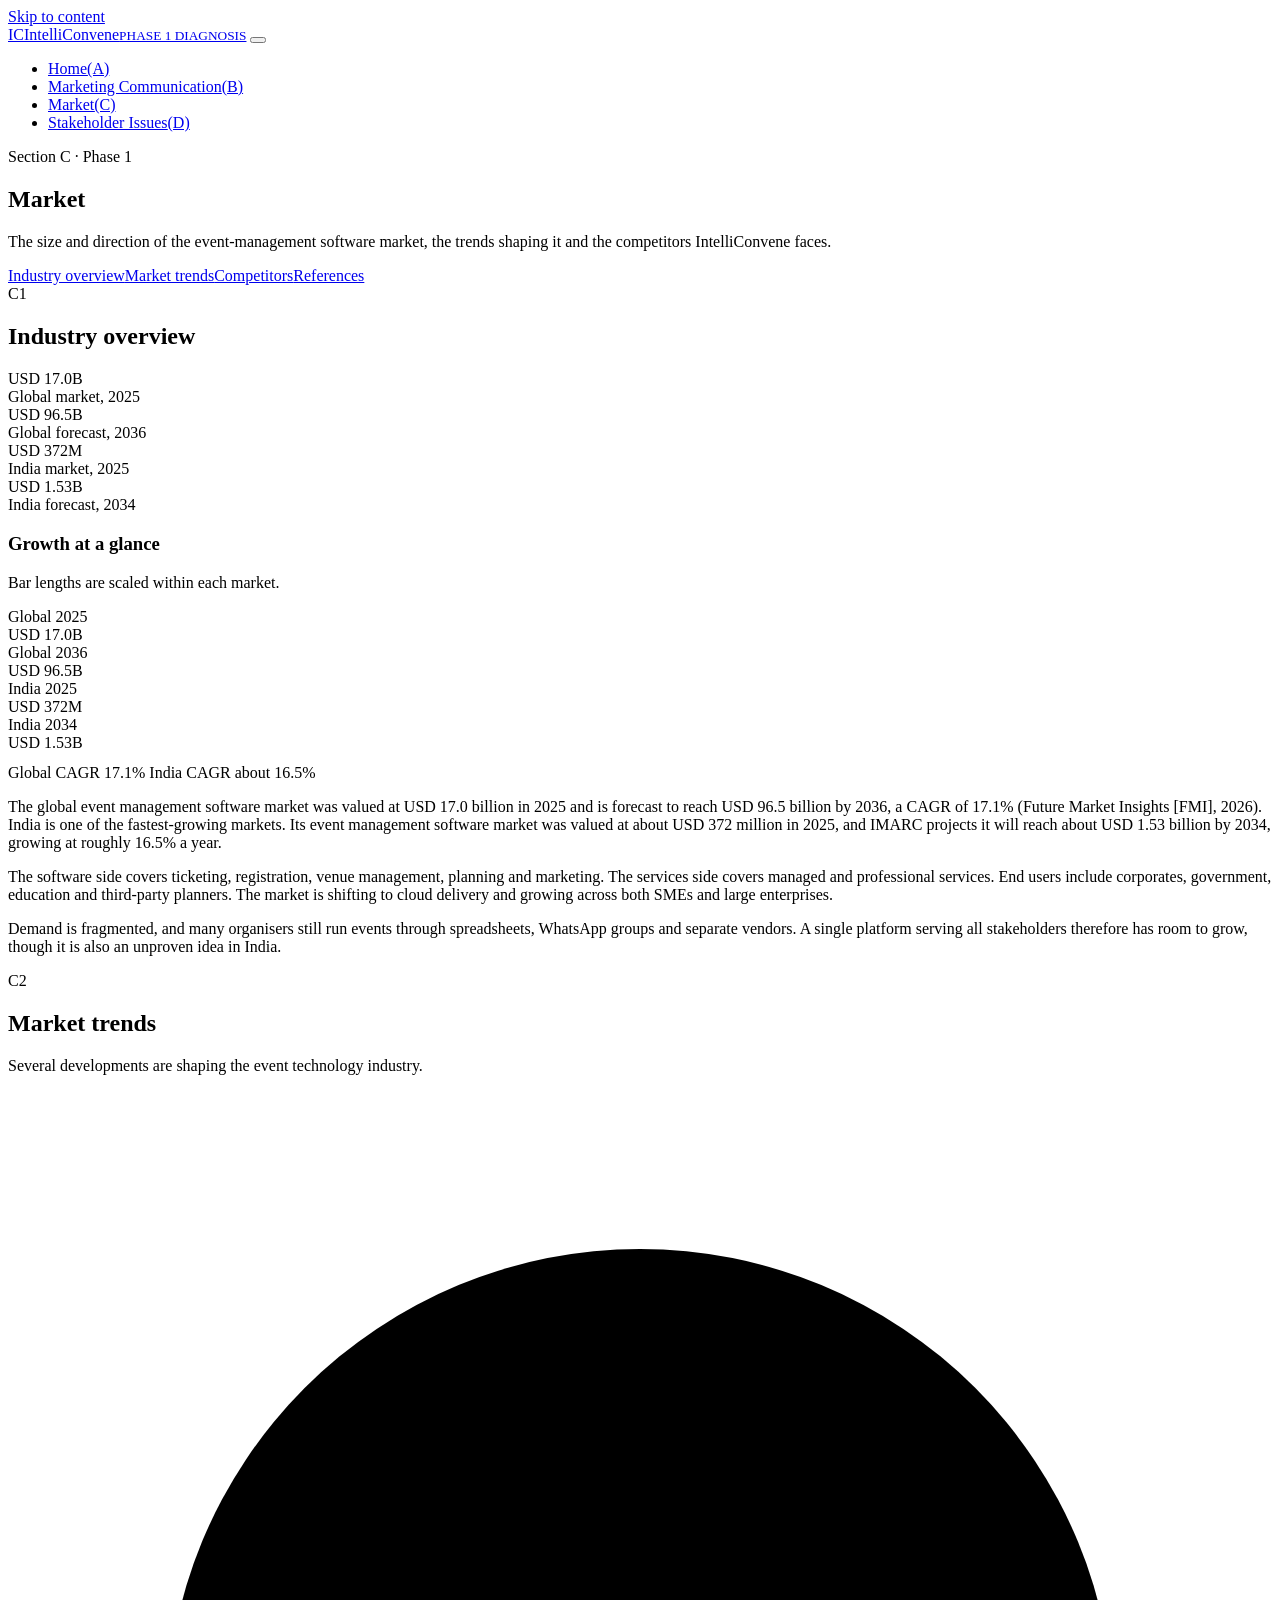
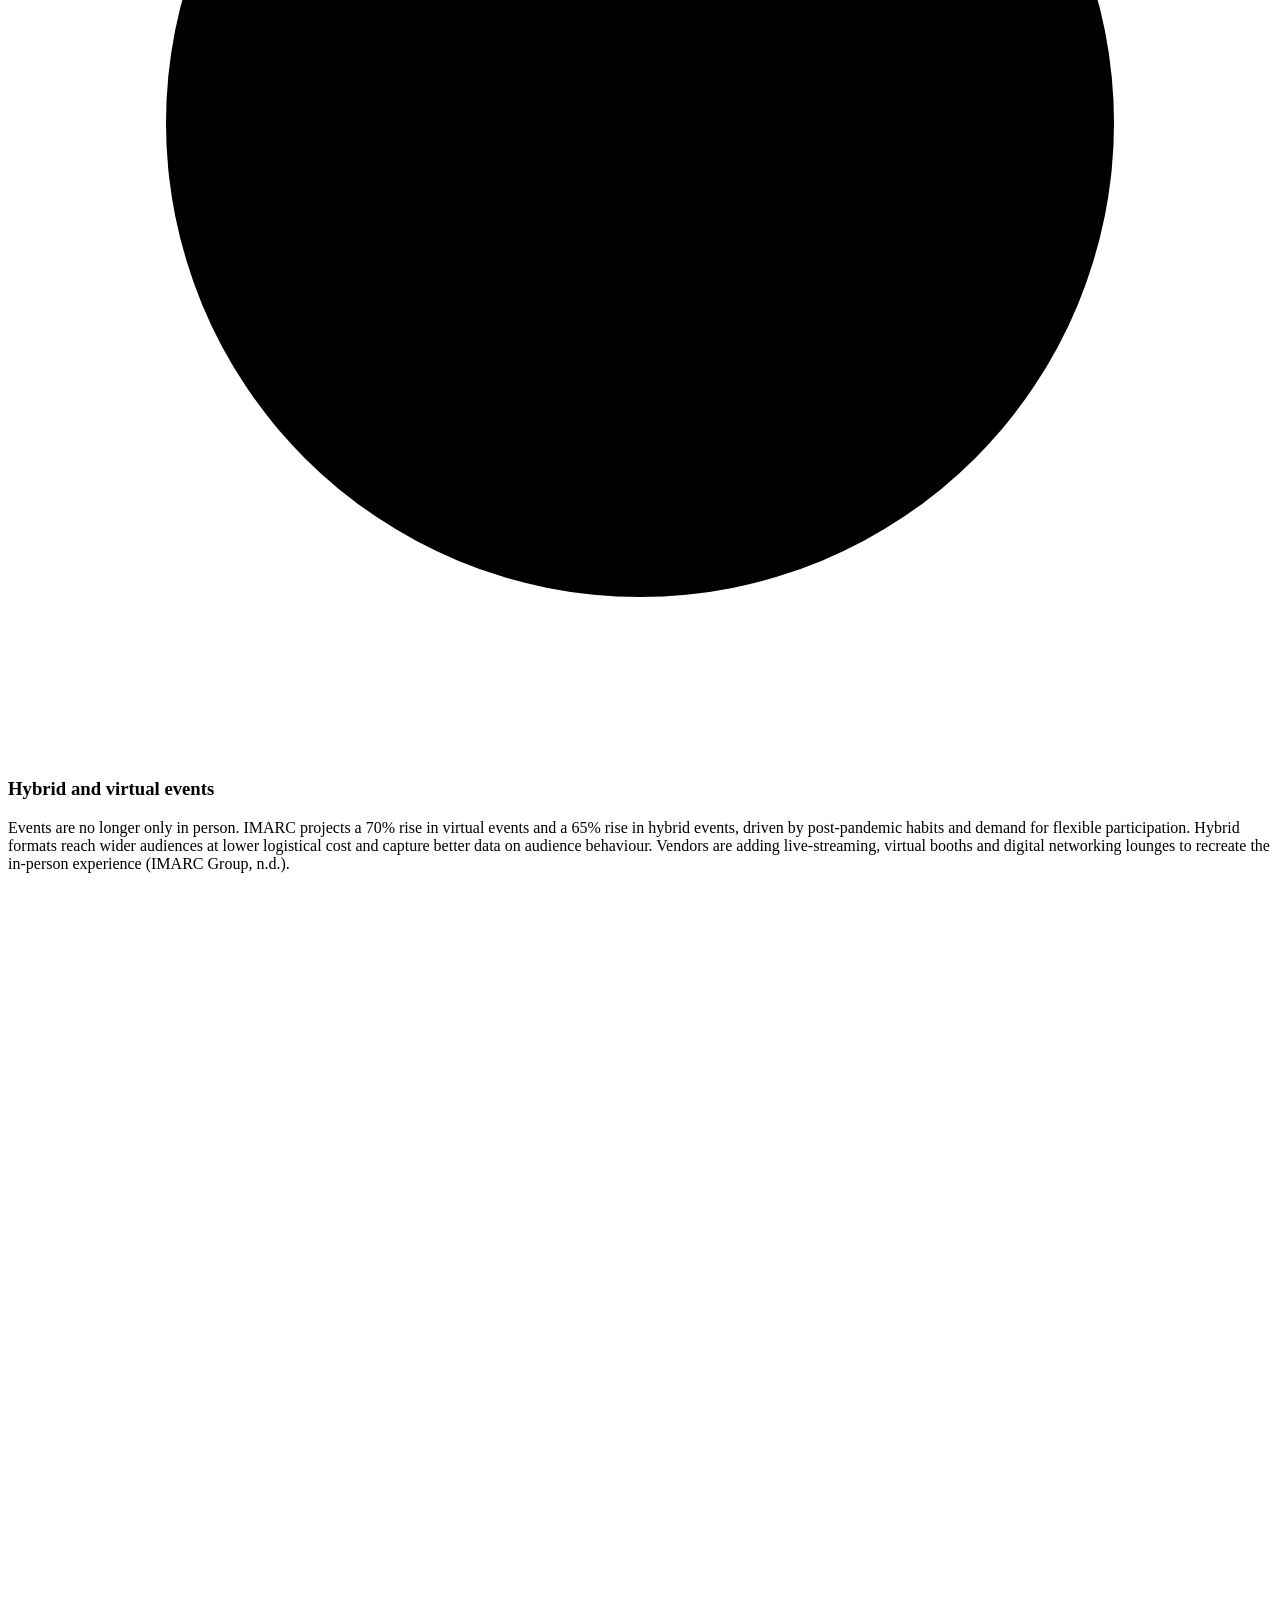
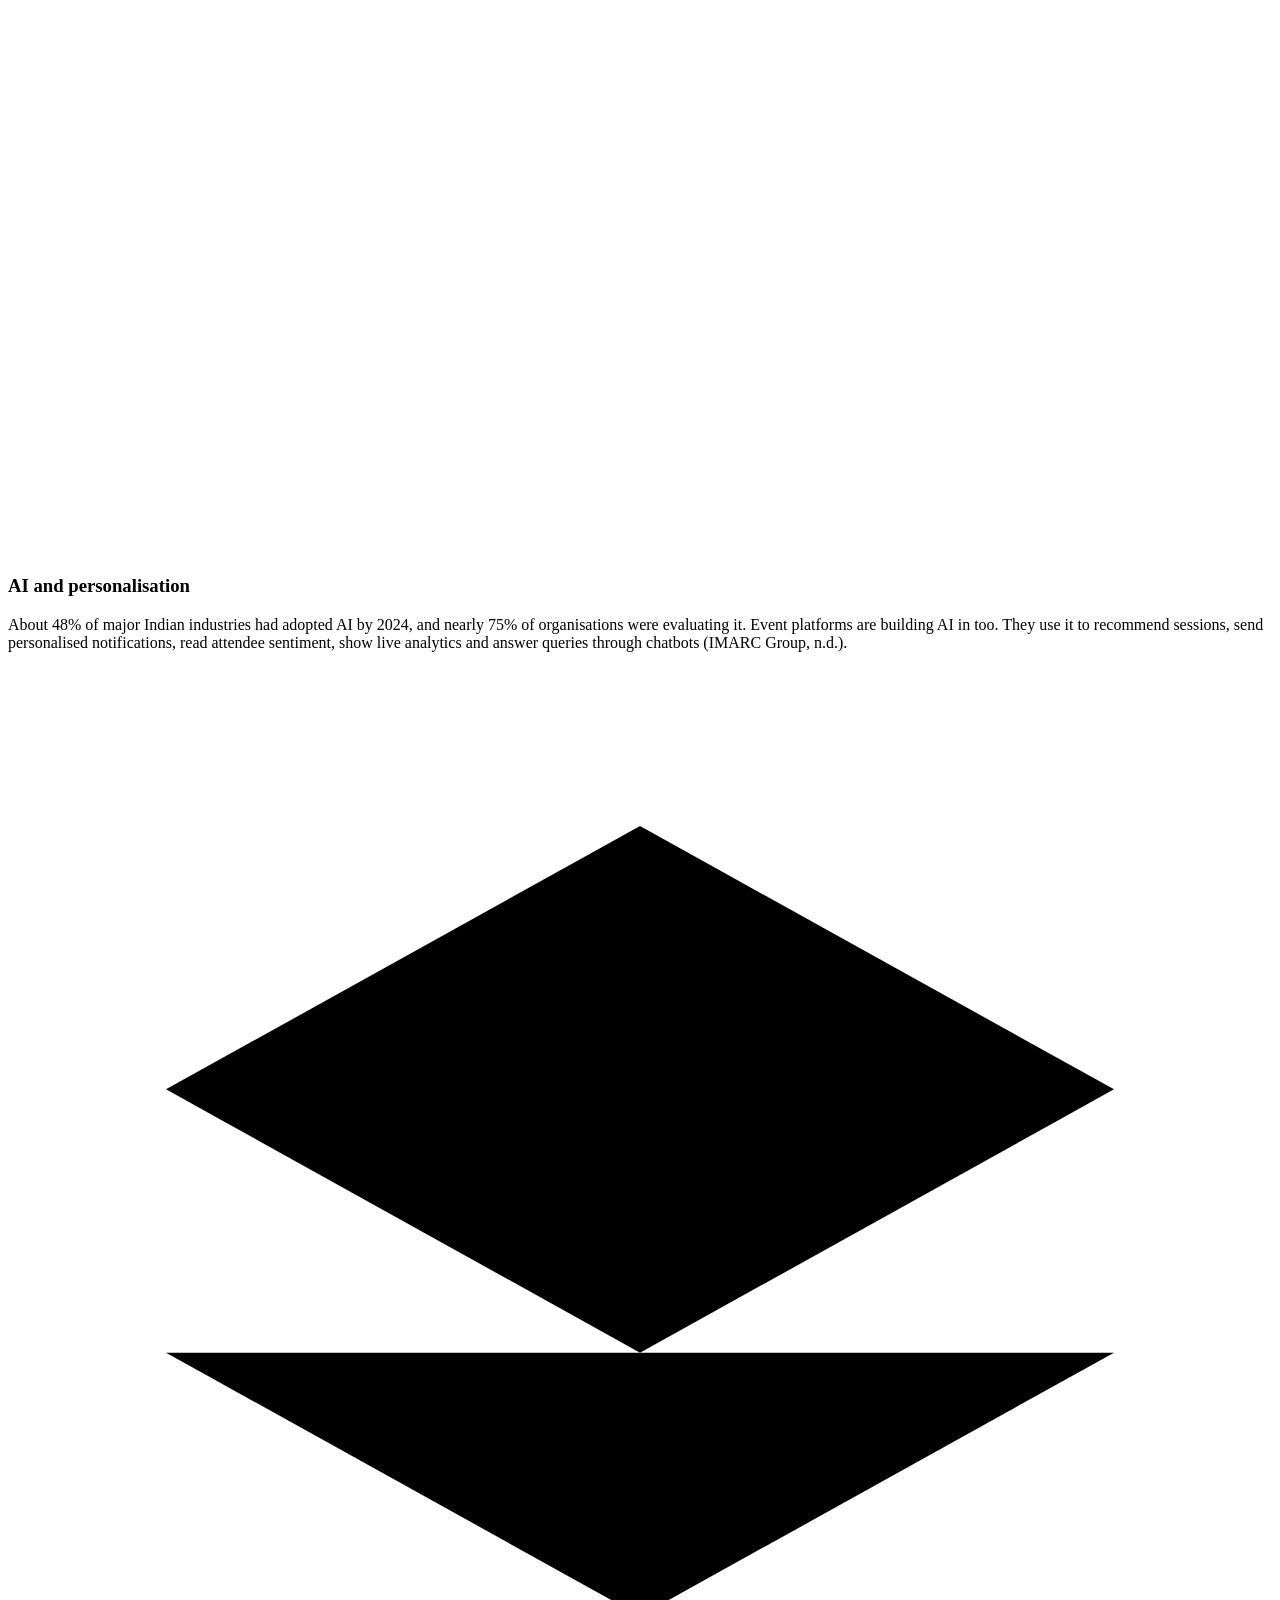
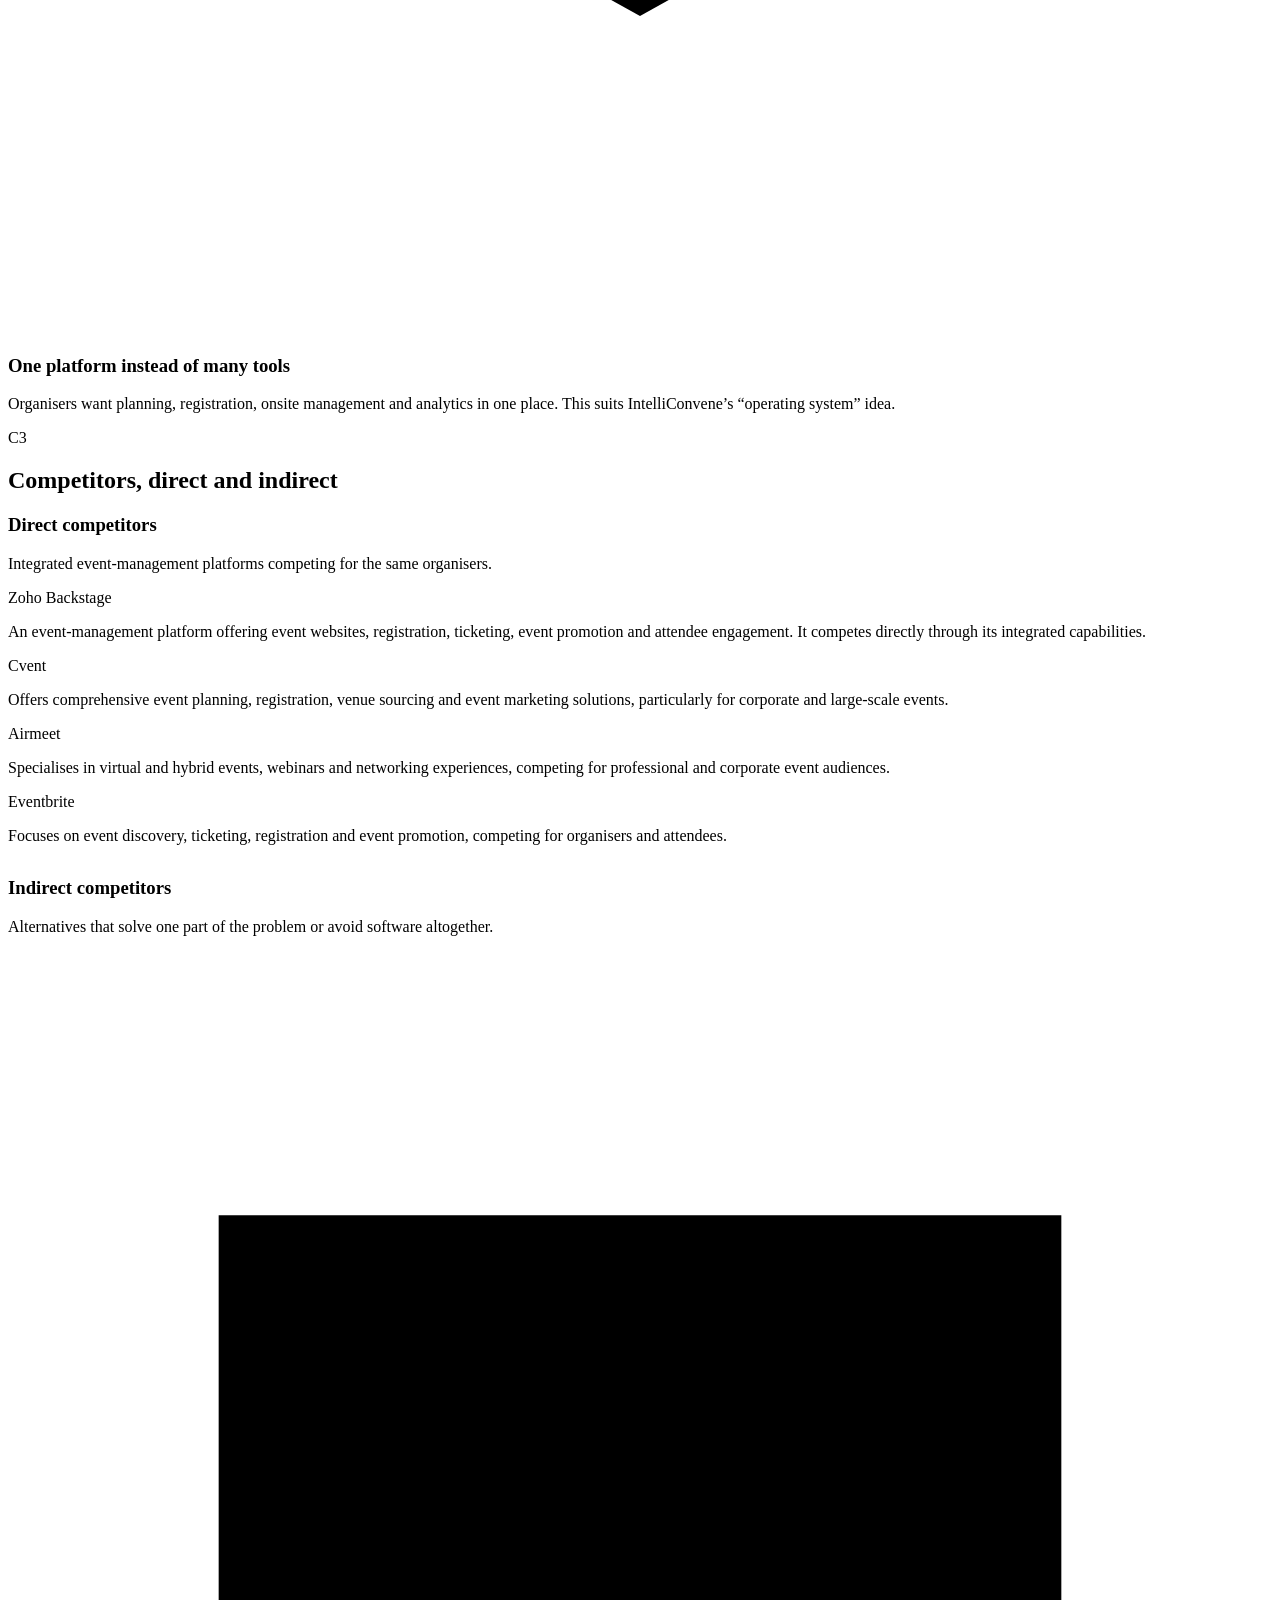
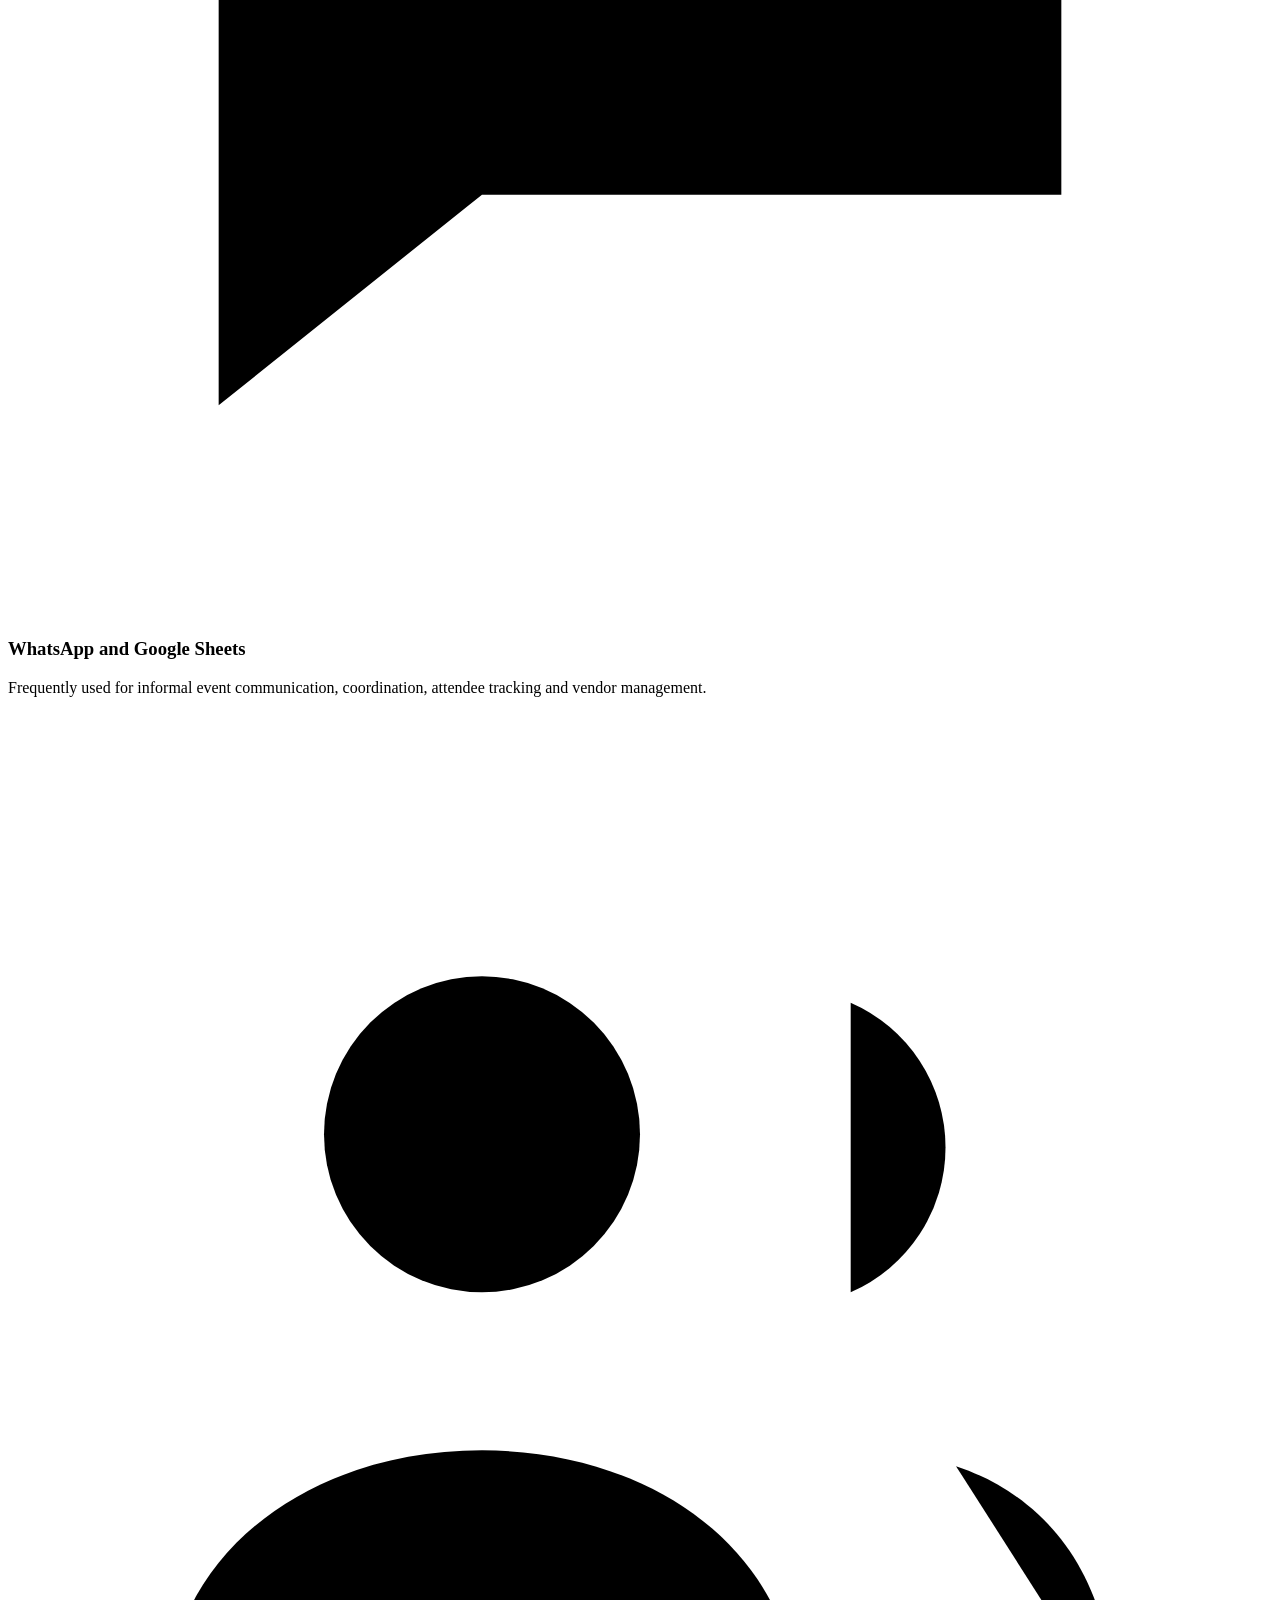
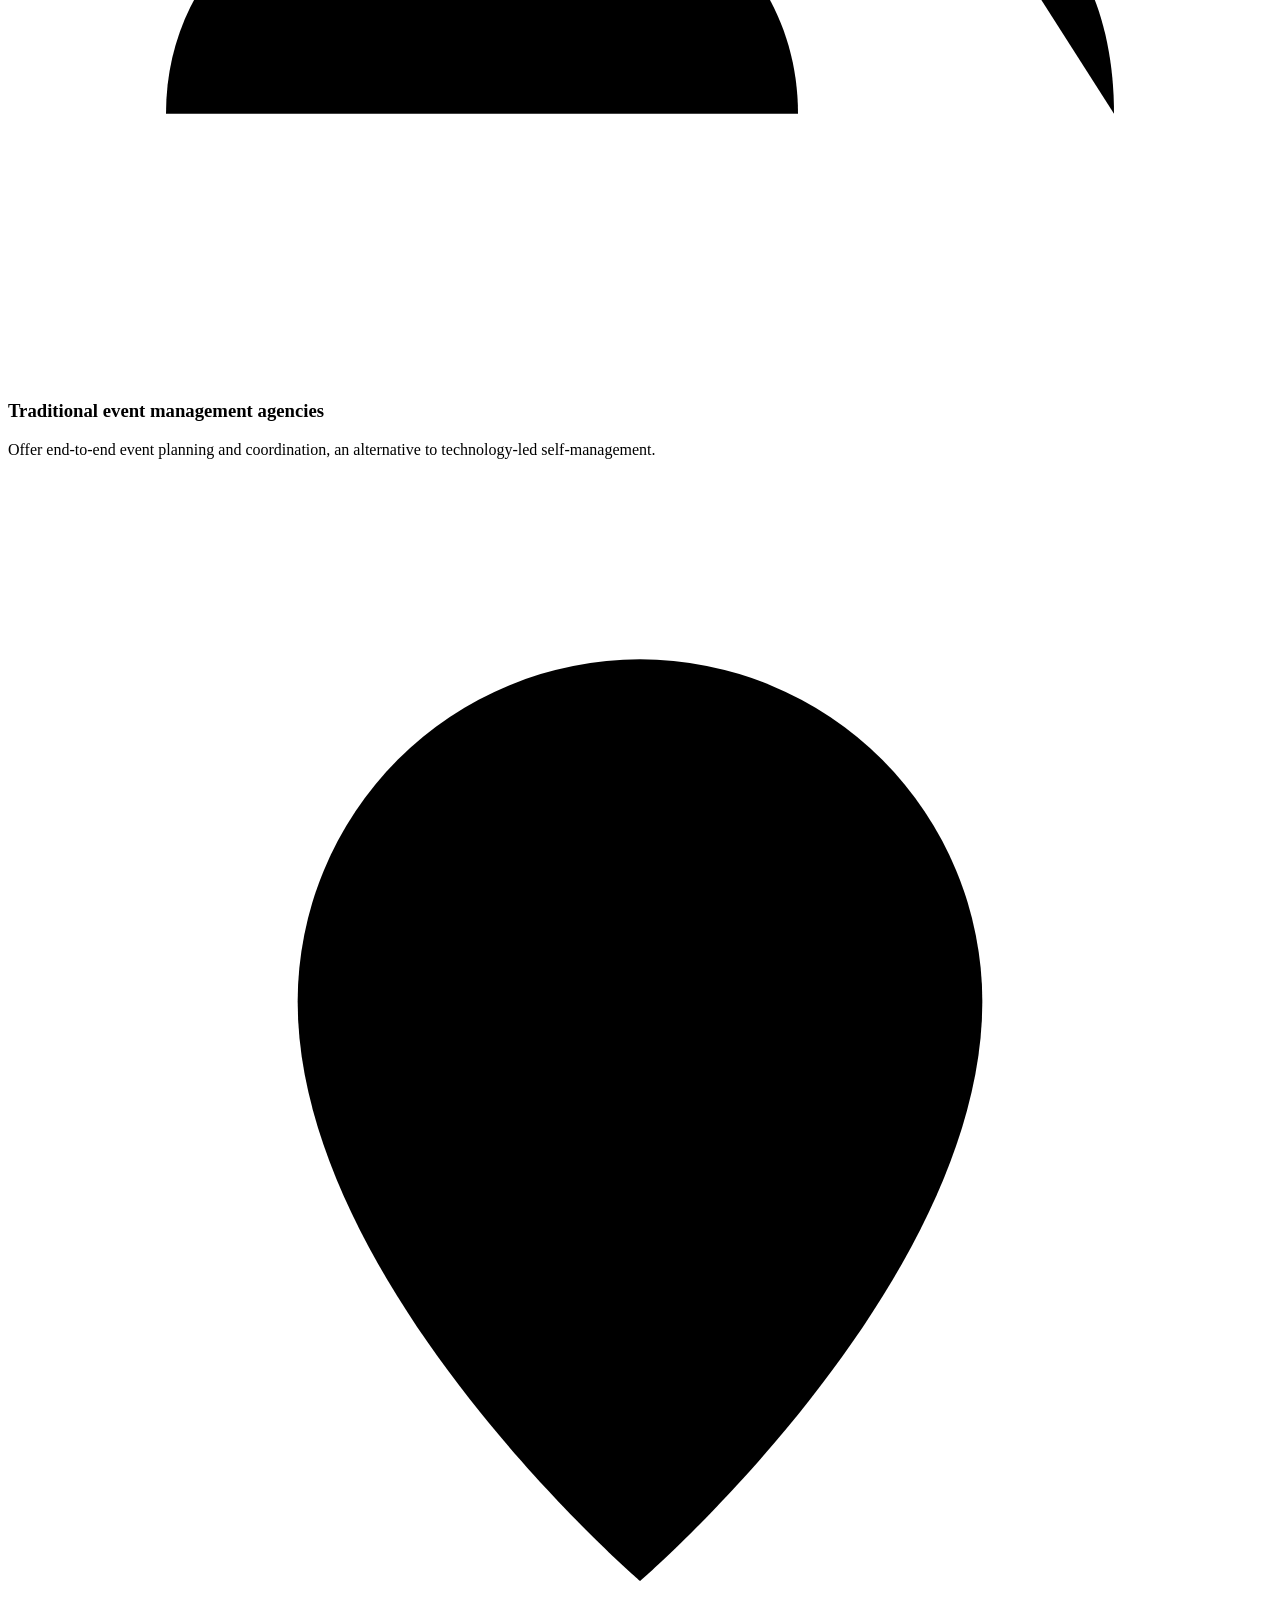
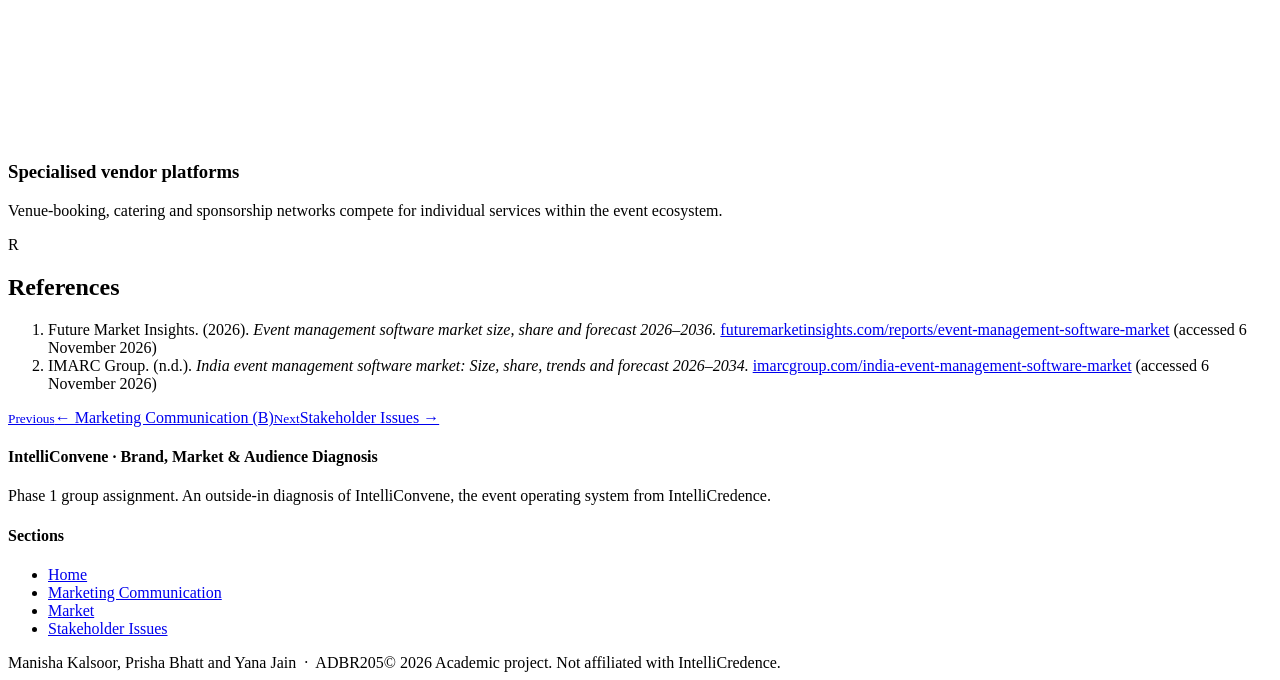
==== market.html @ d6795a17 "Add files via upload" ====
<!DOCTYPE html>
<html lang="en">
<head>
<meta charset="utf-8">
<meta name="viewport" content="width=device-width, initial-scale=1">
<title>Market | IntelliConvene Phase 1 (ADBR205)</title>
<meta name="description" content="Industry overview, market trends and direct and indirect competitors for IntelliConvene.">
<meta name="theme-color" content="#04008b">
<link rel="icon" href="assets/favicon.svg" type="image/svg+xml">
<link rel="preconnect" href="https://fonts.googleapis.com">
<link rel="preconnect" href="https://fonts.gstatic.com" crossorigin>
<link href="https://fonts.googleapis.com/css2?family=Open+Sans:wght@400;500;600&family=Questrial&display=swap" rel="stylesheet">
<link rel="stylesheet" href="css/style.css">
</head>
<body>
<a class="skip" href="#main">Skip to content</a>
<div class="progress" aria-hidden="true"></div>
<header class="nav" role="banner"><div class="wrap">
<a class="brand" href="index.html" aria-label="IntelliConvene Phase 1 home"><span class="brand-mark">IC</span><span>IntelliConvene<small>PHASE 1 DIAGNOSIS</small></span></a>
<button class="menu-btn" aria-label="Toggle menu" aria-expanded="false" aria-controls="menu"><span></span></button>
<ul class="nav-links" id="menu"><li><a href="index.html">Home<span class="tag">(A)</span></a></li><li><a href="marketing.html">Marketing Communication<span class="tag">(B)</span></a></li><li><a href="market.html" class="active" aria-current="page">Market<span class="tag">(C)</span></a></li><li><a href="stakeholders.html">Stakeholder Issues<span class="tag">(D)</span></a></li></ul></div></header>
<section class="hero small"><div class="wrap">
<span class="eyebrow">Section C · Phase 1</span>
<h1>Market</h1>
<p class="lead">The size and direction of the event-management software market, the trends shaping it and the competitors IntelliConvene faces.</p>
<div class="chips"><a class="chip" href="#industry">Industry overview</a><a class="chip" href="#trends">Market trends</a><a class="chip" href="#competitors">Competitors</a><a class="chip" href="#references">References</a></div>
</div></section>
<main id="main">
<section class="block" id="industry"><div class="wrap">
<div class="block-head" data-reveal><span class="num">C1</span><h2>Industry overview</h2></div>

<div class="grid g4">
<div class="card stat" data-reveal><div class="big" data-count="17.0" data-dec="1" data-pre="USD " data-suf="B">USD 17.0B</div><div class="lbl">Global market, 2025</div></div>
<div class="card stat" data-reveal style="--d:.07s"><div class="big" data-count="96.5" data-dec="1" data-pre="USD " data-suf="B">USD 96.5B</div><div class="lbl">Global forecast, 2036</div></div>
<div class="card stat" data-reveal style="--d:.14s"><div class="big" data-count="372" data-dec="0" data-pre="USD " data-suf="M">USD 372M</div><div class="lbl">India market, 2025</div></div>
<div class="card stat" data-reveal style="--d:.21s"><div class="big" data-count="1.53" data-dec="2" data-pre="USD " data-suf="B">USD 1.53B</div><div class="lbl">India forecast, 2034</div></div>
</div>
<div class="grid g2" style="margin-top:1.2rem">
<div class="card flat" data-reveal><h3>Growth at a glance</h3>
<p class="note">Bar lengths are scaled within each market.</p>
<div class="bars">
<div class="bar-row"><span>Global 2025</span><div class="bar-track"><div class="bar-fill" style="--w:17.6%"></div></div><span>USD 17.0B</span></div>
<div class="bar-row"><span>Global 2036</span><div class="bar-track"><div class="bar-fill" style="--w:100%"></div></div><span>USD 96.5B</span></div>
<div class="bar-row"><span>India 2025</span><div class="bar-track"><div class="bar-fill" style="--w:24.3%"></div></div><span>USD 372M</span></div>
<div class="bar-row"><span>India 2034</span><div class="bar-track"><div class="bar-fill" style="--w:100%"></div></div><span>USD 1.53B</span></div>
</div>
<p style="margin-top:.8rem"><span class="pill blue">Global CAGR 17.1%</span> <span class="pill">India CAGR about 16.5%</span></p></div>
<div class="card flat" data-reveal style="--d:.1s">
<p>The global event management software market was valued at USD 17.0 billion in 2025 and is forecast to reach USD 96.5 billion by 2036, a CAGR of 17.1% (Future Market Insights [FMI], 2026). India is one of the fastest-growing markets. Its event management software market was valued at about USD 372 million in 2025, and IMARC projects it will reach about USD 1.53 billion by 2034, growing at roughly 16.5% a year.</p>
<p>The software side covers ticketing, registration, venue management, planning and marketing. The services side covers managed and professional services. End users include corporates, government, education and third-party planners. The market is shifting to cloud delivery and growing across both SMEs and large enterprises.</p>
<p>Demand is fragmented, and many organisers still run events through spreadsheets, WhatsApp groups and separate vendors. A single platform serving all stakeholders therefore has room to grow, though it is also an unproven idea in India.</p></div>
</div>
</div></section><section class="block" id="trends"><div class="wrap">
<div class="block-head" data-reveal><span class="num">C2</span><h2>Market trends</h2></div>

<p data-reveal>Several developments are shaping the event technology industry.</p>
<div class="grid g3"><div class="card" data-reveal style="--d:0.00s"><span class="icon-badge" aria-hidden="true"><svg viewBox="0 0 24 24"><circle cx="12" cy="12" r="9"/><path d="M3 12h18"/><path d="M12 3c3 3 3 15 0 18M12 3c-3 3-3 15 0 18"/></svg></span><h3>Hybrid and virtual events</h3><p>Events are no longer only in person. IMARC projects a 70% rise in virtual events and a 65% rise in hybrid events, driven by post-pandemic habits and demand for flexible participation. Hybrid formats reach wider audiences at lower logistical cost and capture better data on audience behaviour. Vendors are adding live-streaming, virtual booths and digital networking lounges to recreate the in-person experience (IMARC Group, n.d.).</p></div><div class="card" data-reveal style="--d:0.07s"><span class="icon-badge" aria-hidden="true"><svg viewBox="0 0 24 24"><path d="M12 3v4M12 17v4M3 12h4M17 12h4M6 6l2.5 2.5M15.5 15.5L18 18M18 6l-2.5 2.5M8.5 15.5L6 18"/></svg></span><h3>AI and personalisation</h3><p>About 48% of major Indian industries had adopted AI by 2024, and nearly 75% of organisations were evaluating it. Event platforms are building AI in too. They use it to recommend sessions, send personalised notifications, read attendee sentiment, show live analytics and answer queries through chatbots (IMARC Group, n.d.).</p></div><div class="card" data-reveal style="--d:0.14s"><span class="icon-badge" aria-hidden="true"><svg viewBox="0 0 24 24"><path d="M12 3l9 5-9 5-9-5z"/><path d="M3 13l9 5 9-5"/></svg></span><h3>One platform instead of many tools</h3><p>Organisers want planning, registration, onsite management and analytics in one place. This suits IntelliConvene&rsquo;s &ldquo;operating system&rdquo; idea.</p></div></div>
</div></section><section class="block" id="competitors"><div class="wrap">
<div class="block-head" data-reveal><span class="num">C3</span><h2>Competitors, direct and indirect</h2></div>

<h3 data-reveal>Direct competitors</h3>
<p data-reveal>Integrated event-management platforms competing for the same organisers.</p>
<div class="grid g2">
<div class="card comp" data-reveal style="--d:0s"><div class="wordmark">Zoho Backstage</div><p>An event-management platform offering event websites, registration, ticketing, event promotion and attendee engagement. It competes directly through its integrated capabilities.</p></div>
<div class="card comp" data-reveal style="--d:0.07s"><div class="wordmark">Cvent</div><p>Offers comprehensive event planning, registration, venue sourcing and event marketing solutions, particularly for corporate and large-scale events.</p></div>
<div class="card comp" data-reveal style="--d:0.14s"><div class="wordmark">Airmeet</div><p>Specialises in virtual and hybrid events, webinars and networking experiences, competing for professional and corporate event audiences.</p></div>
<div class="card comp" data-reveal style="--d:0.21s"><div class="wordmark">Eventbrite</div><p>Focuses on event discovery, ticketing, registration and event promotion, competing for organisers and attendees.</p></div>
</div>
<h3 style="margin-top:2rem" data-reveal>Indirect competitors</h3>
<p data-reveal>Alternatives that solve one part of the problem or avoid software altogether.</p>
<div class="grid g3"><div class="card" data-reveal style="--d:0.00s"><span class="icon-badge" aria-hidden="true"><svg viewBox="0 0 24 24"><path d="M4 5h16v11H9l-5 4z"/><path d="M8 9h8M8 12h5"/></svg></span><h3>WhatsApp and Google Sheets</h3><p>Frequently used for informal event communication, coordination, attendee tracking and vendor management.</p></div><div class="card" data-reveal style="--d:0.07s"><span class="icon-badge" aria-hidden="true"><svg viewBox="0 0 24 24"><path d="M9 11a3 3 0 1 0 0-6 3 3 0 0 0 0 6z"/><path d="M3 19c0-3 2.7-5 6-5s6 2 6 5"/><path d="M16 5.5a3 3 0 0 1 0 5.5"/><path d="M18 14.3c1.8.6 3 2.2 3 4.7"/></svg></span><h3>Traditional event management agencies</h3><p>Offer end-to-end event planning and coordination, an alternative to technology-led self-management.</p></div><div class="card" data-reveal style="--d:0.14s"><span class="icon-badge" aria-hidden="true"><svg viewBox="0 0 24 24"><path d="M12 21s-6.5-5.6-6.5-11a6.5 6.5 0 0 1 13 0c0 5.4-6.5 11-6.5 11z"/><circle cx="12" cy="10" r="2.4"/></svg></span><h3>Specialised vendor platforms</h3><p>Venue-booking, catering and sponsorship networks compete for individual services within the event ecosystem.</p></div></div>
</div></section><section class="block" id="references"><div class="wrap">
<div class="block-head" data-reveal><span class="num">R</span><h2>References</h2></div>

<div class="card flat" data-reveal><ol class="refs">
<li>Future Market Insights. (2026). <em>Event management software market size, share and forecast 2026&ndash;2036.</em> <a href="https://futuremarketinsights.com/reports/event-management-software-market" target="_blank" rel="noopener">futuremarketinsights.com/reports/event-management-software-market</a> (accessed 6 November 2026)</li>
<li>IMARC Group. (n.d.). <em>India event management software market: Size, share, trends and forecast 2026&ndash;2034.</em> <a href="https://www.imarcgroup.com/india-event-management-software-market" target="_blank" rel="noopener">imarcgroup.com/india-event-management-software-market</a> (accessed 6 November 2026)</li>
</ol></div>
</div></section>
<div class="wrap"><nav class="pager" aria-label="Page navigation"><a href="marketing.html"><small>Previous</small>&larr; Marketing Communication (B)</a><a class="next" href="stakeholders.html"><small>Next</small>Stakeholder Issues &rarr;</a></nav></div>
</main>
<footer><div class="wrap"><div class="cols">
<div><h4>IntelliConvene · Brand, Market &amp; Audience Diagnosis</h4>
<p>Phase 1 group assignment. An outside-in diagnosis of IntelliConvene, the event operating system from IntelliCredence.</p></div>
<div><h4>Sections</h4><ul><li><a href="index.html">Home</a></li><li><a href="marketing.html">Marketing Communication</a></li><li><a href="market.html">Market</a></li><li><a href="stakeholders.html">Stakeholder Issues</a></li></ul></div></div>
<div class="foot-bottom"><span>Manisha Kalsoor, Prisha Bhatt and Yana Jain &nbsp;·&nbsp; <span class="code">ADBR205</span></span><span>&copy; 2026 Academic project. Not affiliated with IntelliCredence.</span></div></div></footer>
<script src="js/main.js"></script>
</body>
</html>
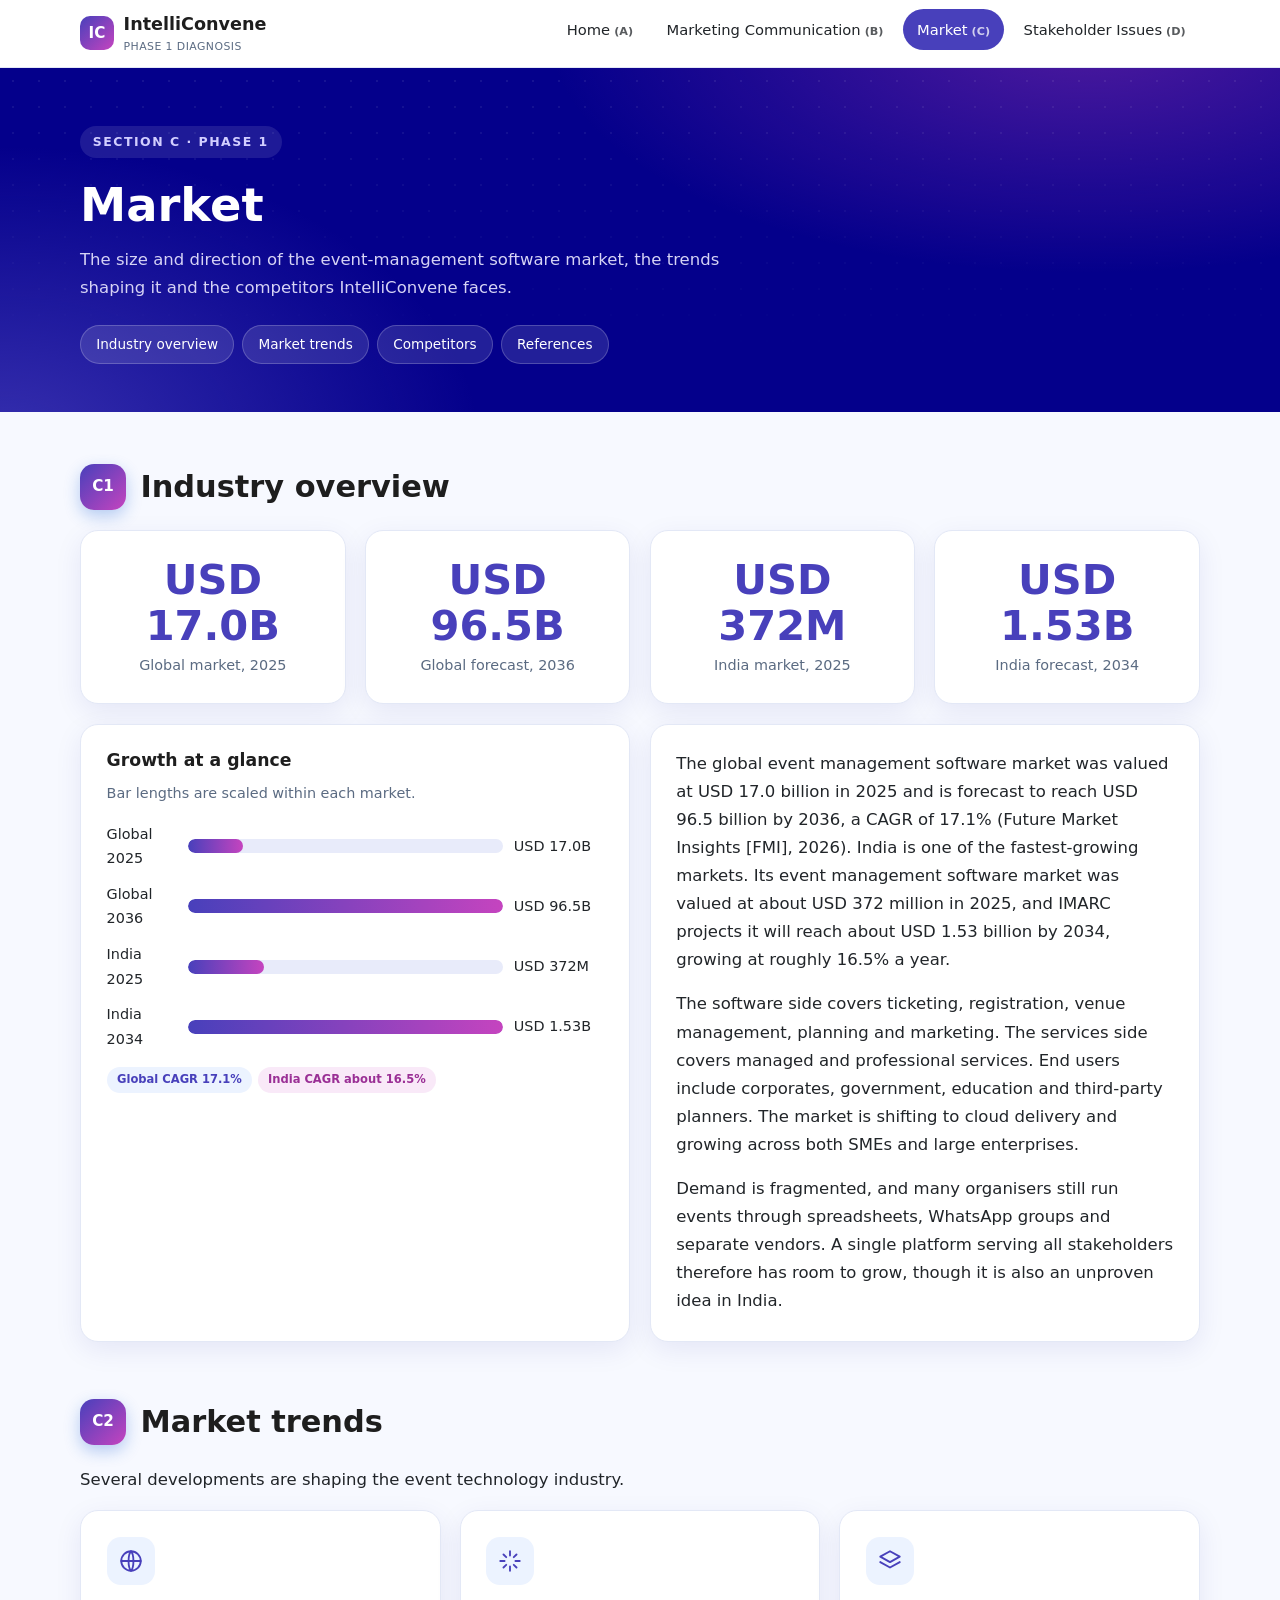
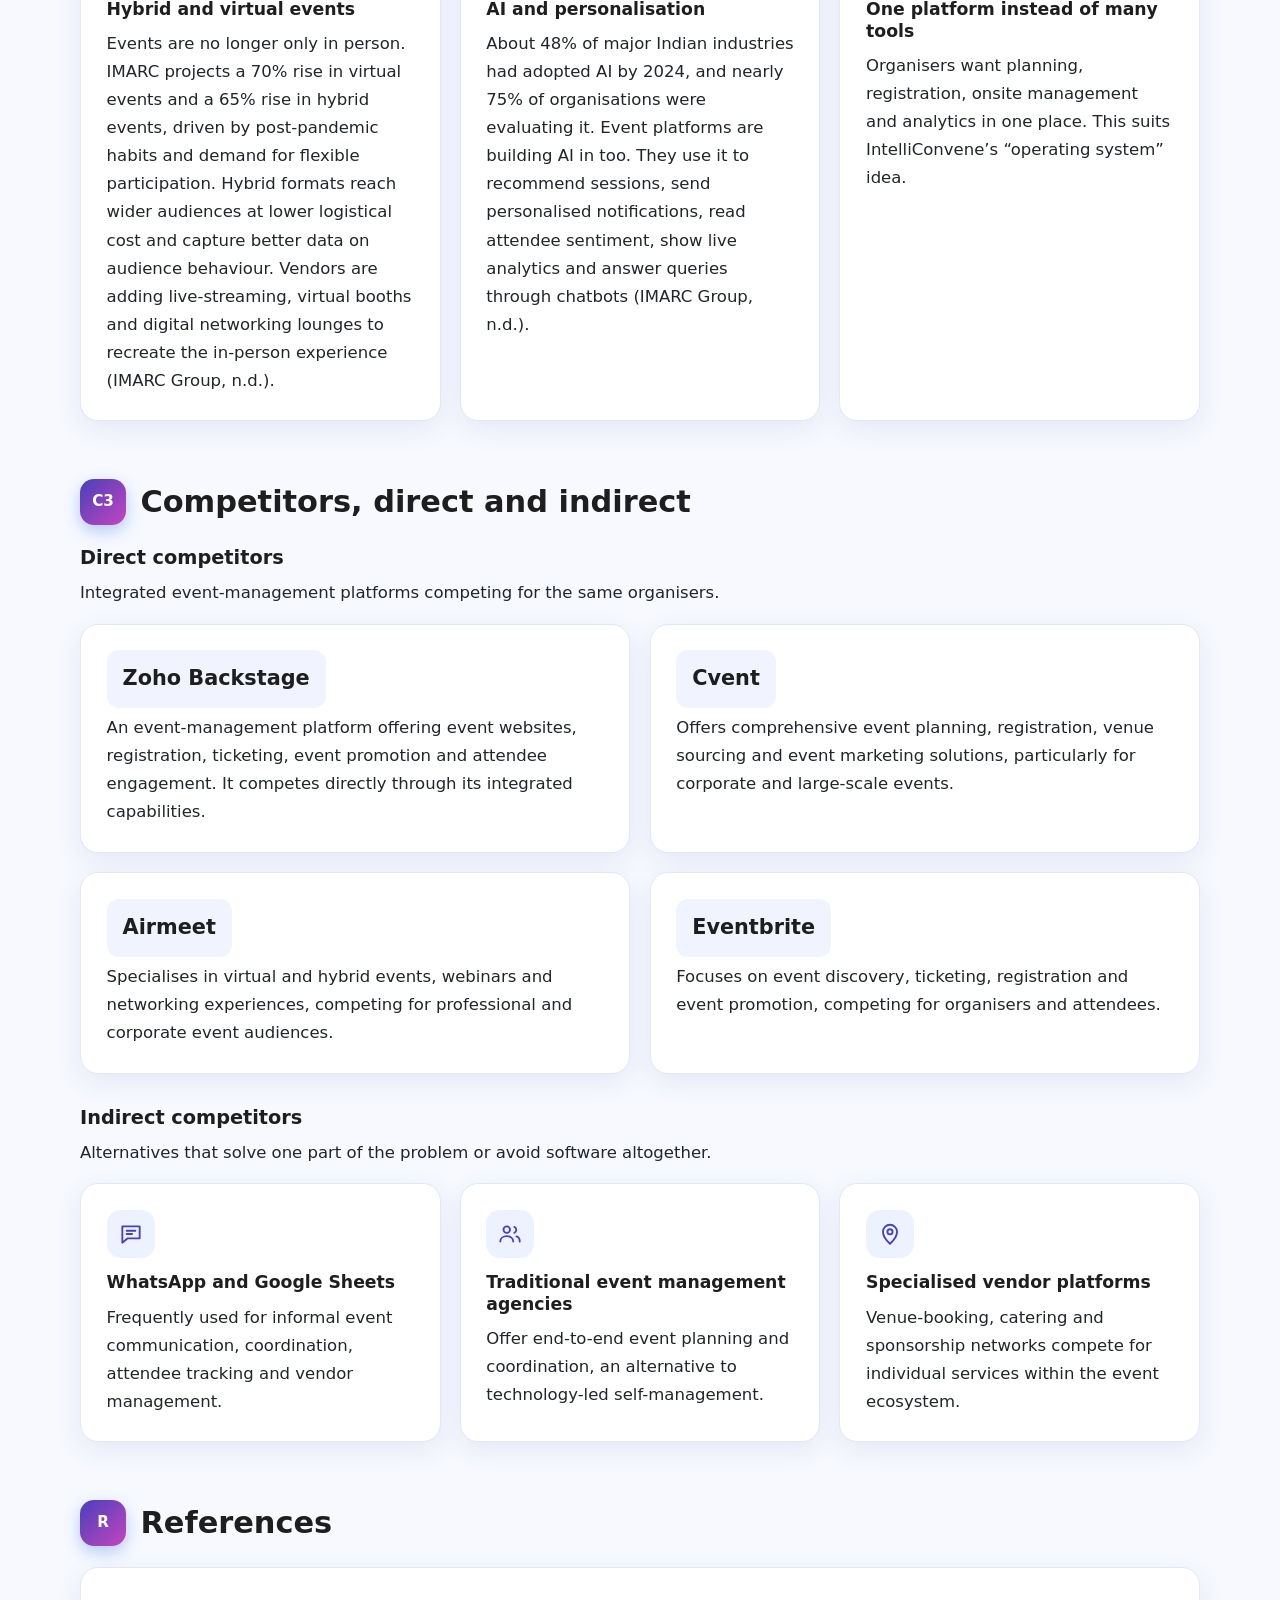
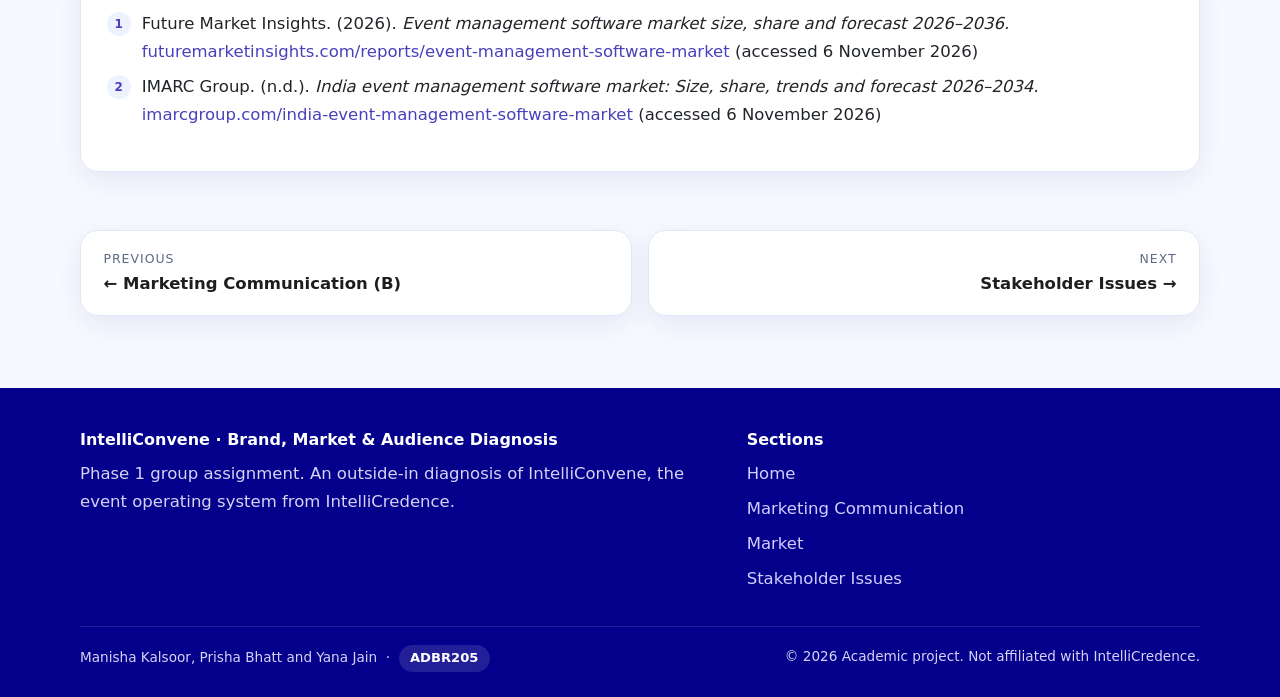
==== commit 394a5380: "Add files via upload" ====
--- a/market.html
+++ b/market.html
@@ -6,11 +6,11 @@
 <title>Market | IntelliConvene Phase 1 (ADBR205)</title>
 <meta name="description" content="Industry overview, market trends and direct and indirect competitors for IntelliConvene.">
 <meta name="theme-color" content="#04008b">
-<link rel="icon" href="assets/favicon.svg" type="image/svg+xml">
+<link rel="icon" href="favicon.svg" type="image/svg+xml">
 <link rel="preconnect" href="https://fonts.googleapis.com">
 <link rel="preconnect" href="https://fonts.gstatic.com" crossorigin>
 <link href="https://fonts.googleapis.com/css2?family=Open+Sans:wght@400;500;600&family=Questrial&display=swap" rel="stylesheet">
-<link rel="stylesheet" href="css/style.css">
+<link rel="stylesheet" href="style.css">
 </head>
 <body>
 <a class="skip" href="#main">Skip to content</a>
@@ -84,6 +84,6 @@
 <p>Phase 1 group assignment. An outside-in diagnosis of IntelliConvene, the event operating system from IntelliCredence.</p></div>
 <div><h4>Sections</h4><ul><li><a href="index.html">Home</a></li><li><a href="marketing.html">Marketing Communication</a></li><li><a href="market.html">Market</a></li><li><a href="stakeholders.html">Stakeholder Issues</a></li></ul></div></div>
 <div class="foot-bottom"><span>Manisha Kalsoor, Prisha Bhatt and Yana Jain &nbsp;·&nbsp; <span class="code">ADBR205</span></span><span>&copy; 2026 Academic project. Not affiliated with IntelliCredence.</span></div></div></footer>
-<script src="js/main.js"></script>
+<script src="main.js"></script>
 </body>
 </html>
--- a/style.css
+++ b/style.css
@@ -0,0 +1,222 @@
+/* ==========================================================
+   IntelliConvene Phase 1 report - ADBR205
+   BRAND TOKENS: edit these variables to match intellicredence.com
+   exactly. Everything else in the site reads from them.
+   ========================================================== */
+:root {
+  --navy: #1e1e1e;        /* heading colour (intellicredence.com h2/h4) */
+  --hero: #04008b;        /* deep blue (intellicredence.com footer) */
+  --primary: #4840bb;     /* brand indigo (intellicredence.com buttons/links) */
+  --primary-dark: #04008b;
+  --accent: #c544bf;      /* magenta accent (intellicredence.com gradient) */
+  --bg: #f7f9ff;          /* page background */
+  --surface: #ffffff;     /* cards */
+  --text: #212529;
+  --muted: #5b6b82;
+  --line: #e3e8f6;
+  --good: #14966b;
+  --bad: #d2493f;
+  --font-head: "Questrial", "Segoe UI", system-ui, sans-serif;
+  --font-body: "Open Sans", "Segoe UI", system-ui, sans-serif;
+  --radius: 18px;
+  --shadow: 0 8px 28px rgba(4, 0, 139, 0.08);
+  --shadow-hover: 0 14px 38px rgba(4, 0, 139, 0.14);
+  --nav-h: 68px;
+}
+
+* { box-sizing: border-box; }
+html { scroll-behavior: smooth; scroll-padding-top: calc(var(--nav-h) + 16px); }
+body {
+  margin: 0; font-family: var(--font-body); color: var(--text);
+  background: var(--bg); line-height: 1.7; font-size: 16.5px;
+  -webkit-font-smoothing: antialiased;
+}
+img, svg { max-width: 100%; }
+a { color: var(--primary); text-decoration: none; }
+a:hover { text-decoration: underline; }
+h1, h2, h3, h4 { font-family: var(--font-head); color: var(--navy); line-height: 1.25; margin: 0 0 .6rem; }
+p { margin: 0 0 1rem; }
+ul { padding-left: 1.2rem; margin: 0 0 1rem; }
+li { margin-bottom: .45rem; }
+
+.wrap { width: min(1120px, 92%); margin: 0 auto; }
+
+/* ---------- Skip link + progress ---------- */
+.skip { position: absolute; left: -999px; top: 0; background: var(--primary); color: #fff; padding: .6rem 1rem; z-index: 200; border-radius: 0 0 10px 0; }
+.skip:focus { left: 0; }
+.progress { position: fixed; top: 0; left: 0; height: 3px; width: 0; background: linear-gradient(90deg, var(--primary), var(--accent)); z-index: 150; }
+
+/* ---------- Sticky nav ---------- */
+.nav {
+  position: sticky; top: 0; z-index: 100; height: var(--nav-h);
+  background: rgba(255, 255, 255, .92); backdrop-filter: blur(12px);
+  border-bottom: 1px solid var(--line); transition: box-shadow .25s;
+}
+.nav.scrolled { box-shadow: 0 6px 22px rgba(4, 0, 139, .08); }
+.nav .wrap { height: 100%; display: flex; align-items: center; justify-content: space-between; gap: 1rem; }
+.brand { display: flex; align-items: center; gap: .6rem; font-family: var(--font-head); font-weight: 700; color: var(--navy); font-size: 1.1rem; }
+.brand:hover { text-decoration: none; }
+.brand-mark { width: 34px; height: 34px; border-radius: 10px; background: linear-gradient(135deg, var(--primary), var(--accent)); display: grid; place-items: center; color: #fff; font-size: .95rem; }
+.brand small { display: block; font-weight: 500; font-size: .68rem; color: var(--muted); letter-spacing: .04em; margin-top: -2px; }
+.nav-links { display: flex; gap: .3rem; list-style: none; margin: 0; padding: 0; }
+.nav-links a {
+  display: block; padding: .5rem .9rem; border-radius: 999px; color: var(--text);
+  font-weight: 500; font-size: .92rem; transition: background .2s, color .2s;
+}
+.nav-links a:hover { background: #ecf3ff; text-decoration: none; color: var(--primary); }
+.nav-links a.active { background: var(--primary); color: #fff; }
+.nav-links .tag { font-size: .7rem; opacity: .75; margin-left: .25rem; font-weight: 600; }
+.menu-btn { display: none; background: none; border: 1px solid var(--line); border-radius: 12px; width: 44px; height: 44px; cursor: pointer; }
+.menu-btn span, .menu-btn span::before, .menu-btn span::after { display: block; width: 20px; height: 2px; background: var(--navy); margin: auto; position: relative; transition: transform .25s, background .25s; }
+.menu-btn span::before, .menu-btn span::after { content: ""; position: absolute; left: 0; }
+.menu-btn span::before { top: -6px; } .menu-btn span::after { top: 6px; }
+.menu-btn[aria-expanded="true"] span { background: transparent; }
+.menu-btn[aria-expanded="true"] span::before { transform: translateY(6px) rotate(45deg); }
+.menu-btn[aria-expanded="true"] span::after { transform: translateY(-6px) rotate(-45deg); }
+
+/* ---------- Hero ---------- */
+.hero {
+  position: relative; overflow: hidden; color: #fff; padding: 5.5rem 0 4.5rem;
+  background: radial-gradient(900px 400px at 85% -10%, rgba(197, 68, 191, .38), transparent 60%),
+              radial-gradient(800px 500px at 0% 110%, rgba(72, 64, 187, .75), transparent 60%),
+              var(--hero);
+}
+.hero.small { padding: 3.6rem 0 3rem; }
+.hero::after { content: ""; position: absolute; inset: 0; background-image: radial-gradient(rgba(255,255,255,.08) 1px, transparent 1px); background-size: 26px 26px; mask-image: linear-gradient(to bottom, #000, transparent 85%); pointer-events: none; }
+.hero .wrap { position: relative; z-index: 1; }
+.eyebrow { display: inline-block; font-size: .78rem; letter-spacing: .12em; text-transform: uppercase; font-weight: 600; color: #d2ceff; background: rgba(255,255,255,.1); padding: .35rem .8rem; border-radius: 999px; margin-bottom: 1.1rem; }
+.hero h1 { color: #fff; font-size: clamp(2.2rem, 6vw, 4rem); margin-bottom: .8rem; }
+.hero.small h1 { font-size: clamp(1.9rem, 4.6vw, 2.9rem); }
+.hero .tagline { font-size: clamp(1.05rem, 2.2vw, 1.35rem); color: #e6e3ff; max-width: 40ch; margin-bottom: 1.6rem; font-family: var(--font-head); font-weight: 400; }
+.hero .lead { color: #d6d3f5; max-width: 62ch; }
+.chips { display: flex; flex-wrap: wrap; gap: .5rem; margin-top: 1.4rem; }
+.chip { padding: .45rem .95rem; border-radius: 999px; font-size: .85rem; font-weight: 500; color: #fff; background: rgba(255,255,255,.12); border: 1px solid rgba(255,255,255,.2); transition: background .2s, transform .2s; }
+.chip:hover { background: rgba(255,255,255,.24); text-decoration: none; transform: translateY(-2px); }
+.btn { display: inline-block; padding: .8rem 1.5rem; border-radius: 999px; font-weight: 600; font-size: .95rem; background: var(--accent); color: #fff; transition: transform .2s, box-shadow .2s; }
+.btn:hover { text-decoration: none; transform: translateY(-2px); box-shadow: 0 10px 24px rgba(197,68,191,.4); }
+.btn.ghost { background: transparent; color: #fff; border: 1px solid rgba(255,255,255,.4); margin-left: .5rem; }
+.btn.ghost:hover { box-shadow: none; background: rgba(255,255,255,.1); }
+
+/* ---------- Blocks ---------- */
+main section.block { padding: 3.2rem 0 .4rem; }
+.block-head { display: flex; align-items: center; gap: .9rem; margin-bottom: 1.3rem; }
+.num { flex: none; width: 46px; height: 46px; border-radius: 14px; background: linear-gradient(135deg, var(--primary), var(--accent)); color: #fff; display: grid; place-items: center; font-family: var(--font-head); font-weight: 700; font-size: .95rem; box-shadow: 0 6px 16px rgba(26,95,208,.3); }
+.block-head h2 { margin: 0; font-size: clamp(1.35rem, 3vw, 1.9rem); }
+.section-label { padding-top: 2.6rem; font-size: .8rem; letter-spacing: .14em; text-transform: uppercase; color: var(--primary); font-weight: 700; }
+
+.card { background: var(--surface); border: 1px solid var(--line); border-radius: var(--radius); padding: 1.6rem; box-shadow: var(--shadow); transition: transform .25s, box-shadow .25s; }
+.card:hover { transform: translateY(-4px); box-shadow: var(--shadow-hover); }
+.card.flat:hover { transform: none; box-shadow: var(--shadow); }
+.card h3 { font-size: 1.08rem; }
+.card p:last-child, .card ul:last-child { margin-bottom: 0; }
+.grid { display: grid; gap: 1.2rem; }
+.g2 { grid-template-columns: repeat(2, 1fr); }
+.g3 { grid-template-columns: repeat(3, 1fr); }
+.g4 { grid-template-columns: repeat(4, 1fr); }
+.lead-card { border-left: 5px solid var(--primary); }
+.note { font-size: .9rem; color: var(--muted); }
+
+.icon-badge { width: 48px; height: 48px; border-radius: 14px; background: #ecf3ff; color: var(--primary); display: grid; place-items: center; margin-bottom: .9rem; transition: background .25s, color .25s, transform .25s; }
+.icon-badge svg { width: 26px; height: 26px; fill: none; stroke: currentColor; stroke-width: 1.7; stroke-linecap: round; stroke-linejoin: round; }
+.card:hover .icon-badge { background: var(--primary); color: #fff; transform: rotate(-4deg) scale(1.05); }
+
+/* stakeholders */
+.stake { text-align: center; }
+.stake .icon-badge { width: 64px; height: 64px; margin: 0 auto 1rem; border-radius: 20px; }
+.stake .icon-badge svg { width: 32px; height: 32px; }
+.stake p { font-size: .93rem; color: var(--muted); }
+.pill { display: inline-block; font-size: .72rem; font-weight: 600; padding: .2rem .65rem; border-radius: 999px; background: #f9e9f8; color: #9a2f95; margin-bottom: .6rem; }
+.pill.blue { background: #ecf3ff; color: var(--primary); }
+
+/* working / not working */
+.col-good { border-top: 5px solid var(--good); } .col-bad { border-top: 5px solid var(--bad); }
+.col-good h3 { color: var(--good); } .col-bad h3 { color: var(--bad); }
+.tick { list-style: none; padding: 0; }
+.tick li { position: relative; padding-left: 1.7rem; }
+.tick li::before { position: absolute; left: 0; top: 0; font-weight: 700; }
+.col-good .tick li::before { content: "\2713"; color: var(--good); }
+.col-bad .tick li::before { content: "\2715"; color: var(--bad); }
+
+/* stats */
+.stat { text-align: center; }
+.stat .big { font-family: var(--font-head); font-weight: 700; font-size: clamp(1.9rem, 4vw, 2.6rem); color: var(--primary); line-height: 1.1; }
+.stat .lbl { color: var(--muted); font-size: .9rem; margin-top: .3rem; }
+.bars { margin-top: .6rem; }
+.bar-row { display: grid; grid-template-columns: 70px 1fr 90px; gap: .7rem; align-items: center; margin-bottom: .7rem; font-size: .9rem; }
+.bar-track { background: #e8ebfa; border-radius: 999px; height: 14px; overflow: hidden; }
+.bar-fill { height: 100%; width: 0; border-radius: 999px; background: linear-gradient(90deg, var(--primary), var(--accent)); transition: width 1.2s cubic-bezier(.2,.7,.2,1); }
+.in .bar-fill { width: var(--w); }
+
+/* competitors */
+.comp { display: flex; flex-direction: column; gap: .4rem; }
+.wordmark { font-family: var(--font-head); font-weight: 700; font-size: 1.3rem; padding: .7rem 1rem; border-radius: 12px; background: #f1f3ff; width: fit-content; color: var(--navy); }
+
+/* quote */
+.quote { border-left: 4px solid var(--accent); padding: .3rem 0 .3rem 1rem; margin: 0 0 .8rem; color: var(--text); font-style: italic; }
+.quote cite { display: block; font-style: normal; font-size: .85rem; color: var(--muted); margin-top: .15rem; }
+
+/* progress card */
+.wip { text-align: center; border: 2px dashed #c9c5ee; background: repeating-linear-gradient(135deg, #f8f9ff, #f8f9ff 12px, #f1f3ff 12px, #f1f3ff 24px); }
+.wip .pulse { display: inline-block; width: 10px; height: 10px; border-radius: 50%; background: var(--accent); margin-right: .5rem; animation: pulse 1.6s infinite; }
+@keyframes pulse { 0% { box-shadow: 0 0 0 0 rgba(197,68,191,.6); } 70% { box-shadow: 0 0 0 12px rgba(197,68,191,0); } 100% { box-shadow: 0 0 0 0 rgba(197,68,191,0); } }
+
+/* refs */
+.refs { list-style: none; padding: 0; counter-reset: r; }
+.refs li { counter-increment: r; position: relative; padding-left: 2.2rem; }
+.refs li::before { content: counter(r); position: absolute; left: 0; top: 2px; width: 1.5rem; height: 1.5rem; border-radius: 50%; background: #ecf3ff; color: var(--primary); font-size: .75rem; font-weight: 700; display: grid; place-items: center; }
+.refs { word-break: break-word; }
+
+/* pager */
+.pager { display: flex; justify-content: space-between; gap: 1rem; margin: 3.2rem auto 0; }
+.pager a { flex: 1; background: var(--surface); border: 1px solid var(--line); border-radius: var(--radius); padding: 1.1rem 1.4rem; box-shadow: var(--shadow); color: var(--navy); font-family: var(--font-head); font-weight: 600; transition: transform .25s, box-shadow .25s; }
+.pager a small { display: block; font-family: var(--font-body); font-weight: 500; color: var(--muted); font-size: .78rem; text-transform: uppercase; letter-spacing: .08em; }
+.pager a:hover { text-decoration: none; transform: translateY(-3px); box-shadow: var(--shadow-hover); }
+.pager .next { text-align: right; }
+
+/* footer */
+footer { margin-top: 4.5rem; background: var(--hero); color: #d6d3f5; padding: 2.6rem 0 1.6rem; }
+footer .cols { display: grid; grid-template-columns: 1.4fr 1fr; gap: 2rem; }
+footer h4 { color: #fff; font-size: 1rem; }
+footer ul { list-style: none; padding: 0; margin: 0; }
+footer a { color: #d2ceff; }
+.foot-bottom { border-top: 1px solid rgba(255,255,255,.12); margin-top: 1.6rem; padding-top: 1.1rem; font-size: .85rem; display: flex; flex-wrap: wrap; justify-content: space-between; gap: .5rem; }
+.code { display: inline-block; background: rgba(255,255,255,.12); color: #fff; padding: .15rem .7rem; border-radius: 999px; font-weight: 600; font-size: .82rem; }
+
+/* scroll reveal (only when JS is on) */
+.js [data-reveal] { opacity: 0; transform: translateY(22px); transition: opacity .7s ease, transform .7s ease; transition-delay: var(--d, 0s); }
+.js [data-reveal].in { opacity: 1; transform: none; }
+
+@media (prefers-reduced-motion: reduce) {
+  * { animation: none !important; transition: none !important; scroll-behavior: auto !important; }
+  .js [data-reveal] { opacity: 1; transform: none; }
+  .bar-fill { width: var(--w); }
+}
+
+/* ---------- Responsive ---------- */
+@media (max-width: 960px) {
+  .g4 { grid-template-columns: repeat(2, 1fr); }
+  .g3 { grid-template-columns: repeat(2, 1fr); }
+}
+@media (max-width: 820px) {
+  .menu-btn { display: block; }
+  .nav-links {
+    position: absolute; top: var(--nav-h); left: 0; right: 0; flex-direction: column; gap: 0;
+    background: #fff; border-bottom: 1px solid var(--line); padding: .6rem 4%;
+    max-height: 0; overflow: hidden; opacity: 0; transition: max-height .35s ease, opacity .25s; box-shadow: 0 14px 24px rgba(4,0,139,.1);
+  }
+  .nav-links.open { max-height: 380px; opacity: 1; }
+  .nav-links a { padding: .85rem .8rem; border-radius: 12px; }
+}
+@media (max-width: 640px) {
+  body { font-size: 16px; }
+  .g2, .g3, .g4 { grid-template-columns: 1fr; }
+  .stake-grid { grid-template-columns: repeat(2, 1fr); }
+  .stake-grid .stake { padding: 1.2rem .8rem; }
+  .hero { padding: 3.6rem 0 3rem; }
+  .btn.ghost { margin: .6rem 0 0; }
+  footer .cols { grid-template-columns: 1fr; }
+  .pager { flex-direction: column; }
+  .pager .next { text-align: left; }
+  .bar-row { grid-template-columns: 56px 1fr 74px; font-size: .82rem; }
+  .brand small { display: none; }
+}
